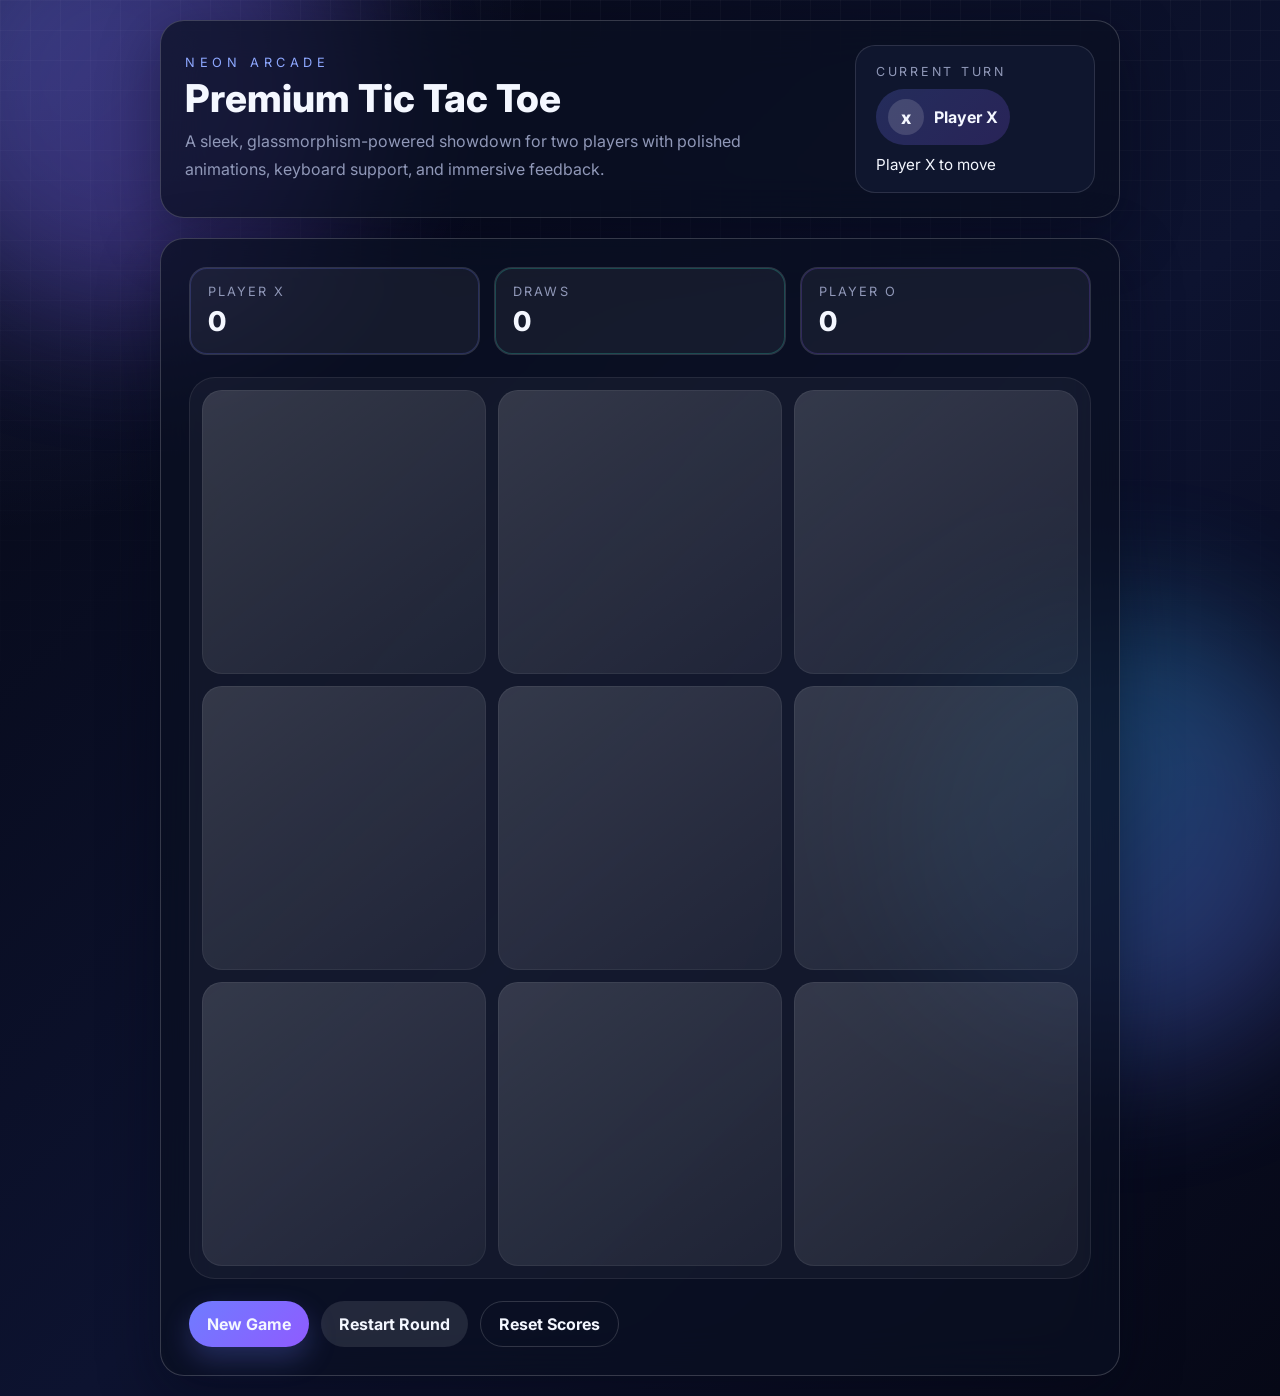
==== index.html @ 3bf0154e "Add files via upload" ====
<!DOCTYPE html>
<html lang="en">
  <head>
    <meta charset="UTF-8" />
    <meta name="viewport" content="width=device-width, initial-scale=1.0" />
    <meta name="description" content="Premium Tic Tac Toe with modern UI and keyboard support" />
    <title>Premium Tic Tac Toe</title>
    <link rel="preconnect" href="https://fonts.googleapis.com" />
    <link rel="preconnect" href="https://fonts.gstatic.com" crossorigin />
    <link
      href="https://fonts.googleapis.com/css2?family=Inter:wght@400;500;600;700;800&display=swap"
      rel="stylesheet"
    />
    <link rel="stylesheet" href="style.css" />
  </head>
  <body>
    <div class="aurora aurora-one"></div>
    <div class="aurora aurora-two"></div>

    <main class="app-shell" aria-label="Tic Tac Toe game application">
      <section class="hero-panel" aria-labelledby="game-title">
        <div class="hero-copy">
          <p class="eyebrow">Neon Arcade</p>
          <h1 id="game-title">Premium Tic Tac Toe</h1>
          <p class="hero-text">
            A sleek, glassmorphism-powered showdown for two players with polished
            animations, keyboard support, and immersive feedback.
          </p>
        </div>

        <div class="status-card" role="status" aria-live="polite">
          <span class="status-label">Current Turn</span>
          <div class="turn-indicator" id="turnIndicator" aria-label="Current turn indicator">
            <span class="turn-symbol" id="turnSymbol">X</span>
            <span class="turn-name" id="turnName">Player X</span>
          </div>
          <p class="status-message" id="statusMessage">Player X to move</p>
        </div>
      </section>

      <section class="game-panel" aria-label="Game board and controls">
        <div class="scoreboard" aria-label="Scoreboard">
          <article class="score-card score-x">
            <span class="score-label">Player X</span>
            <strong class="score-value" id="scoreX">0</strong>
          </article>
          <article class="score-card score-draw">
            <span class="score-label">Draws</span>
            <strong class="score-value" id="scoreDraw">0</strong>
          </article>
          <article class="score-card score-o">
            <span class="score-label">Player O</span>
            <strong class="score-value" id="scoreO">0</strong>
          </article>
        </div>

        <div class="board-wrap">
          <div class="board" id="board" role="grid" aria-label="Tic Tac Toe board"></div>
          <div class="confetti-layer" id="confettiLayer" aria-hidden="true"></div>
        </div>

        <div class="controls" aria-label="Game controls">
          <button id="newGameBtn" class="btn btn-primary">New Game</button>
          <button id="restartBtn" class="btn btn-secondary">Restart Round</button>
          <button id="resetScoresBtn" class="btn btn-ghost">Reset Scores</button>
        </div>
      </section>
    </main>

    <script src="script.js"></script>
  </body>
</html>
---- style.css ----
:root {
  color-scheme: dark;
  --bg: #060816;
  --panel: rgba(11, 16, 34, 0.72);
  --panel-strong: rgba(17, 24, 48, 0.9);
  --text: #f4f7ff;
  --muted: #9098b8;
  --line: rgba(255, 255, 255, 0.18);
  --accent: #6f7cff;
  --accent-2: #8f5bff;
  --success: #2ee7c2;
  --danger: #ff5e7a;
  --shadow: 0 18px 60px rgba(4, 7, 22, 0.45);
  --radius: 24px;
  --transition: 180ms ease;
}

* {
  box-sizing: border-box;
}

body {
  margin: 0;
  min-height: 100dvh;
  font-family: 'Inter', system-ui, -apple-system, BlinkMacSystemFont, 'Segoe UI', sans-serif;
  color: var(--text);
  background: radial-gradient(circle at top left, rgba(111, 124, 255, 0.22), transparent 28%),
    linear-gradient(135deg, #050713, #0d1330 55%, #060816);
  display: grid;
  place-items: center;
  overflow-x: hidden;
  padding: 20px;
  padding-bottom: calc(20px + env(safe-area-inset-bottom));
}

body::before {
  content: '';
  position: fixed;
  inset: 0;
  background-image: linear-gradient(rgba(255, 255, 255, 0.035) 1px, transparent 1px),
    linear-gradient(90deg, rgba(255, 255, 255, 0.035) 1px, transparent 1px);
  background-size: 30px 30px;
  mask-image: linear-gradient(180deg, rgba(0, 0, 0, 0.9), transparent 90%);
  pointer-events: none;
}

.aurora {
  position: fixed;
  width: 28rem;
  height: 28rem;
  filter: blur(70px);
  opacity: 0.32;
  border-radius: 50%;
  z-index: 0;
  pointer-events: none;
  animation: drift 12s ease-in-out infinite alternate;
}

.aurora-one {
  background: linear-gradient(135deg, var(--accent), var(--accent-2));
  top: -8rem;
  left: -6rem;
}

.aurora-two {
  background: linear-gradient(135deg, #1ad9ff, #7b61ff);
  bottom: -10rem;
  right: -4rem;
  animation-duration: 16s;
}

.app-shell {
  position: relative;
  z-index: 1;
  width: min(100%, 960px);
  max-width: 100%;
  display: grid;
  gap: 20px;
}

.hero-panel,
.game-panel {
  background: var(--panel);
  border: 1px solid var(--line);
  box-shadow: var(--shadow);
  backdrop-filter: blur(24px);
  -webkit-backdrop-filter: blur(24px);
}

.hero-panel {
  display: flex;
  justify-content: space-between;
  align-items: center;
  gap: 20px;
  padding: 24px 24px;
  border-radius: var(--radius);
}

.eyebrow {
  margin: 0 0 8px;
  text-transform: uppercase;
  letter-spacing: 0.36em;
  font-size: 0.8rem;
  color: #8ea8ff;
}

h1 {
  margin: 0 0 10px;
  font-size: clamp(1.8rem, 3vw, 2.7rem);
  line-height: 1.05;
  font-weight: 800;
}

.hero-text {
  margin: 0;
  max-width: 560px;
  color: var(--muted);
  line-height: 1.7;
}

.status-card {
  min-width: 240px;
  padding: 18px 20px;
  border-radius: 20px;
  background: var(--panel-strong);
  border: 1px solid rgba(255, 255, 255, 0.12);
}

.status-label {
  display: block;
  font-size: 0.78rem;
  color: var(--muted);
  text-transform: uppercase;
  letter-spacing: 0.22em;
  margin-bottom: 10px;
}

.turn-indicator {
  display: inline-flex;
  align-items: center;
  gap: 10px;
  padding: 10px 12px;
  border-radius: 999px;
  background: linear-gradient(135deg, rgba(111, 124, 255, 0.22), rgba(143, 91, 255, 0.2));
  margin-bottom: 10px;
}

.turn-symbol {
  display: grid;
  place-items: center;
  width: 36px;
  height: 36px;
  border-radius: 50%;
  background: rgba(255, 255, 255, 0.14);
  font-weight: 800;
  font-size: 1.1rem;
}

.turn-name {
  font-weight: 700;
}

.status-message {
  margin: 0;
  color: var(--text);
  font-size: 0.95rem;
}

.game-panel {
  padding: 28px;
  border-radius: var(--radius);
}

.scoreboard {
  display: grid;
  grid-template-columns: repeat(3, minmax(0, 1fr));
  gap: 14px;
  margin-bottom: 22px;
}

.score-card {
  padding: 16px 18px;
  border-radius: 18px;
  background: rgba(255, 255, 255, 0.05);
  border: 1px solid rgba(255, 255, 255, 0.1);
  display: flex;
  flex-direction: column;
  gap: 6px;
}

.score-x {
  box-shadow: inset 0 0 0 1px rgba(111, 124, 255, 0.22);
}

.score-o {
  box-shadow: inset 0 0 0 1px rgba(143, 91, 255, 0.22);
}

.score-draw {
  box-shadow: inset 0 0 0 1px rgba(46, 231, 194, 0.24);
}

.score-label {
  color: var(--muted);
  font-size: 0.8rem;
  text-transform: uppercase;
  letter-spacing: 0.16em;
}

.score-value {
  font-size: 1.7rem;
  font-weight: 800;
}

.board-wrap {
  position: relative;
  padding: 12px;
  border-radius: 26px;
  background: rgba(255, 255, 255, 0.04);
  border: 1px solid rgba(255, 255, 255, 0.08);
}

.board {
  display: grid;
  grid-template-columns: repeat(3, minmax(0, 1fr));
  gap: 12px;
}

.cell {
  aspect-ratio: 1;
  border: none;
  border-radius: 20px;
  background: linear-gradient(145deg, rgba(255, 255, 255, 0.14), rgba(255, 255, 255, 0.05));
  color: var(--text);
  font-size: clamp(2rem, 5vw, 3.2rem);
  font-weight: 800;
  cursor: pointer;
  transition: transform var(--transition), box-shadow var(--transition), background var(--transition), border-color var(--transition);
  box-shadow: inset 0 0 0 1px rgba(255, 255, 255, 0.06);
  touch-action: manipulation;
  min-height: 72px;
}

.cell:hover,
.cell:focus-visible {
  transform: translateY(-2px) scale(1.01);
  box-shadow: 0 12px 28px rgba(7, 14, 42, 0.3), inset 0 0 0 1px rgba(255, 255, 255, 0.14);
  outline: none;
}

.cell[data-value='X'] {
  color: #97b2ff;
}

.cell[data-value='O'] {
  color: #c9a4ff;
}

.cell.is-winning {
  background: linear-gradient(145deg, rgba(111, 124, 255, 0.36), rgba(143, 91, 255, 0.28));
  box-shadow: 0 0 0 1px rgba(255, 255, 255, 0.14), 0 0 36px rgba(111, 124, 255, 0.28);
  animation: glowPulse 1.1s ease-in-out infinite alternate;
}

.cell.is-disabled {
  cursor: not-allowed;
}

.controls {
  display: flex;
  gap: 12px;
  flex-wrap: wrap;
  margin-top: 22px;
}

.btn {
  border: none;
  border-radius: 999px;
  padding: 12px 18px;
  font: inherit;
  font-weight: 700;
  color: var(--text);
  cursor: pointer;
  transition: transform var(--transition), box-shadow var(--transition), background var(--transition);
  touch-action: manipulation;
  min-height: 46px;
}

.btn:hover,
.btn:focus-visible {
  transform: translateY(-2px);
  outline: none;
}

.btn-primary {
  background: linear-gradient(135deg, var(--accent), var(--accent-2));
  box-shadow: 0 12px 28px rgba(111, 124, 255, 0.26);
}

.btn-secondary {
  background: rgba(255, 255, 255, 0.1);
}

.btn-ghost {
  background: transparent;
  border: 1px solid rgba(255, 255, 255, 0.16);
}

.confetti-layer {
  position: absolute;
  inset: 0;
  overflow: hidden;
  border-radius: 26px;
  pointer-events: none;
}

.confetti-piece {
  position: absolute;
  width: 10px;
  height: 18px;
  border-radius: 999px;
  opacity: 0;
  animation: confettiFall 1.2s ease-out forwards;
}

.win-line {
  position: absolute;
  height: 6px;
  border-radius: 999px;
  background: linear-gradient(90deg, rgba(255, 255, 255, 0.1), rgba(111, 124, 255, 0.9), rgba(255, 255, 255, 0.1));
  box-shadow: 0 0 24px rgba(111, 124, 255, 0.5);
  transform-origin: left center;
  animation: lineSweep 0.6s ease-out forwards;
  pointer-events: none;
}

@keyframes drift {
  from {
    transform: translate3d(0, 0, 0) scale(1);
  }
  to {
    transform: translate3d(2rem, 2rem, 0) scale(1.15);
  }
}

@keyframes glowPulse {
  from {
    transform: scale(1);
  }
  to {
    transform: scale(1.03);
  }
}

@keyframes confettiFall {
  0% {
    opacity: 0;
    transform: translateY(-20px) rotate(0deg);
  }
  20% {
    opacity: 1;
  }
  100% {
    opacity: 0;
    transform: translateY(300px) rotate(540deg);
  }
}

@keyframes lineSweep {
  from {
    opacity: 0;
    transform: scaleX(0.3);
  }
  to {
    opacity: 1;
    transform: scaleX(1);
  }
}

@media (max-width: 760px) {
  body {
    padding: 12px;
  }

  .hero-panel {
    flex-direction: column;
    align-items: stretch;
  }

  .status-card {
    min-width: 0;
  }

  .scoreboard {
    grid-template-columns: 1fr;
  }

  .controls {
    flex-direction: column;
  }

  .btn {
    width: 100%;
  }
}

@media (max-width: 480px) {
  .hero-panel,
  .game-panel {
    padding: 18px;
  }

  .board-wrap {
    padding: 8px;
  }

  .board {
    gap: 8px;
  }

  .cell {
    border-radius: 16px;
    min-height: 64px;
    font-size: clamp(1.7rem, 8vw, 2.4rem);
  }

  h1 {
    font-size: 1.7rem;
  }

  .hero-text {
    font-size: 0.95rem;
  }
}

@media (prefers-reduced-motion: reduce) {
  *,
  *::before,
  *::after {
    animation-duration: 0.01ms !important;
    animation-iteration-count: 1 !important;
    transition-duration: 0.01ms !important;
    scroll-behavior: auto !important;
  }
}

@media (prefers-contrast: more) {
  :root {
    --line: rgba(255, 255, 255, 0.42);
    --muted: #e6ebff;
  }
}
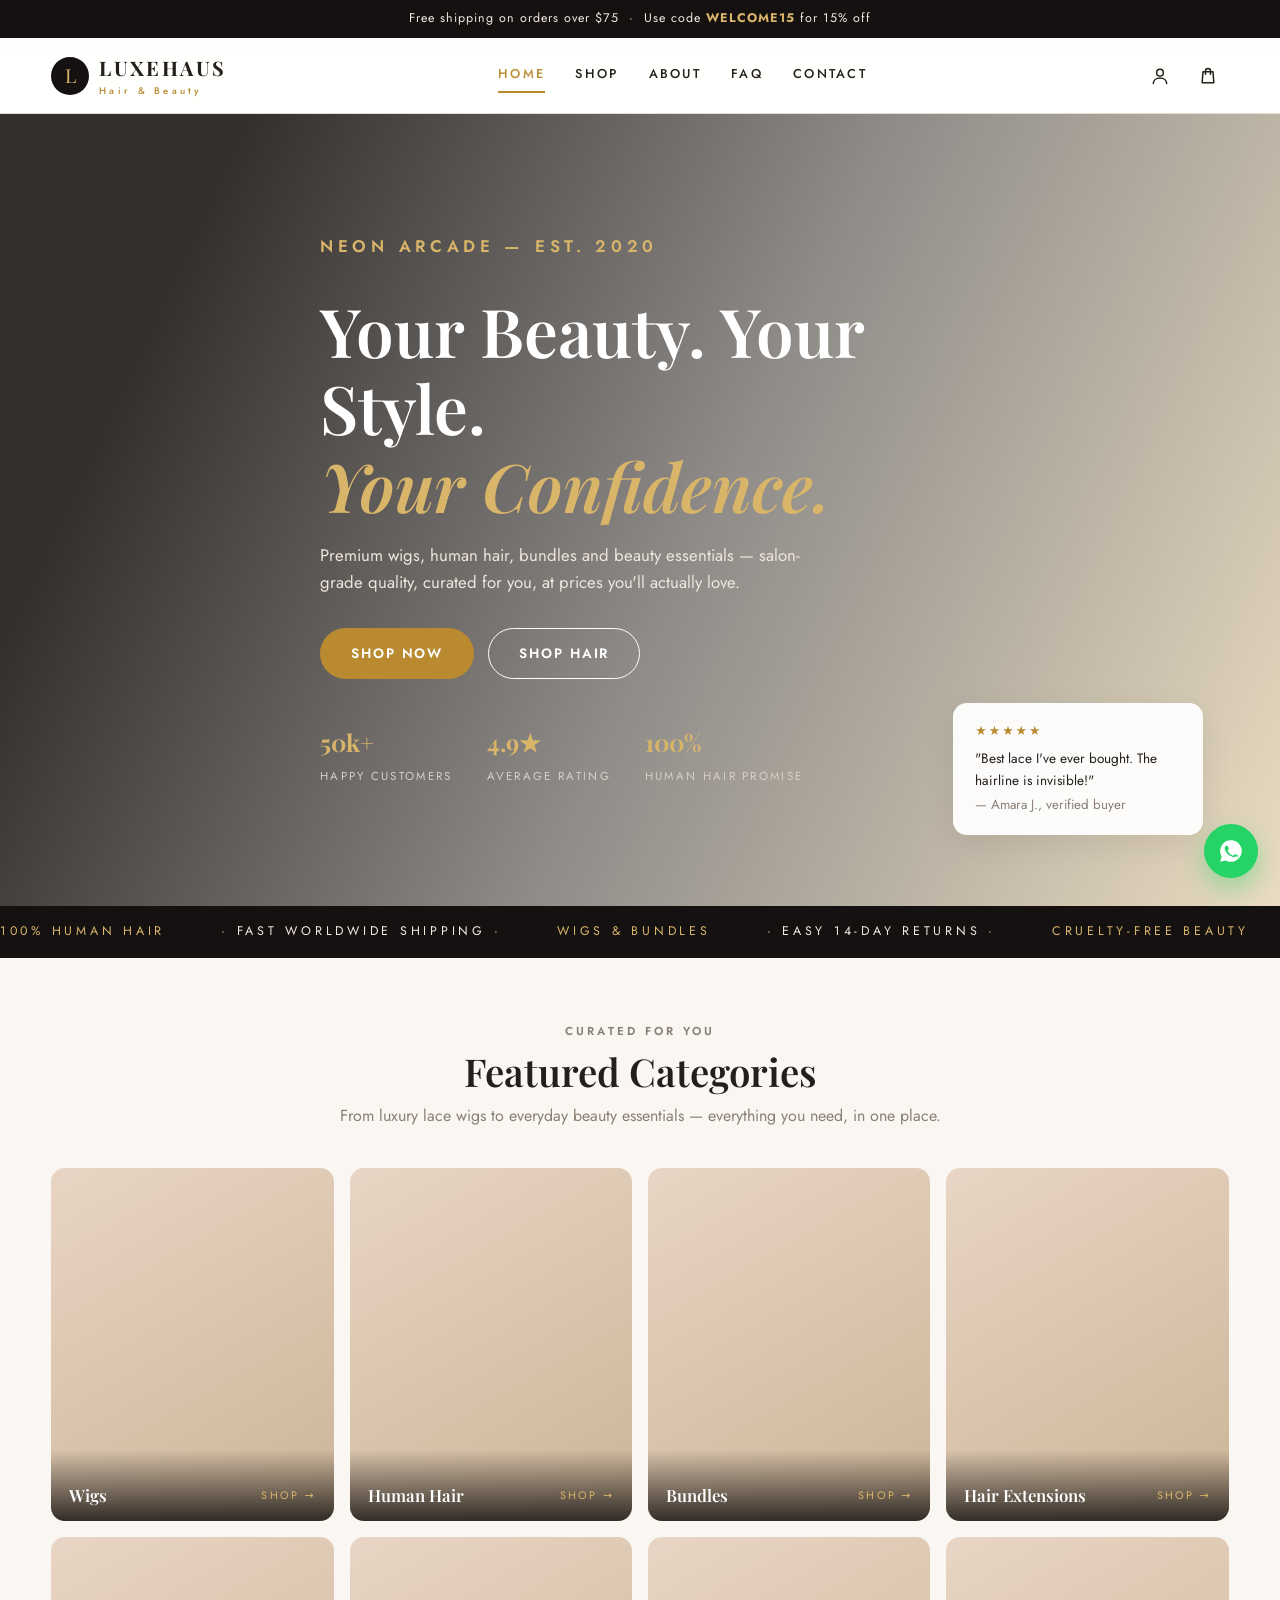
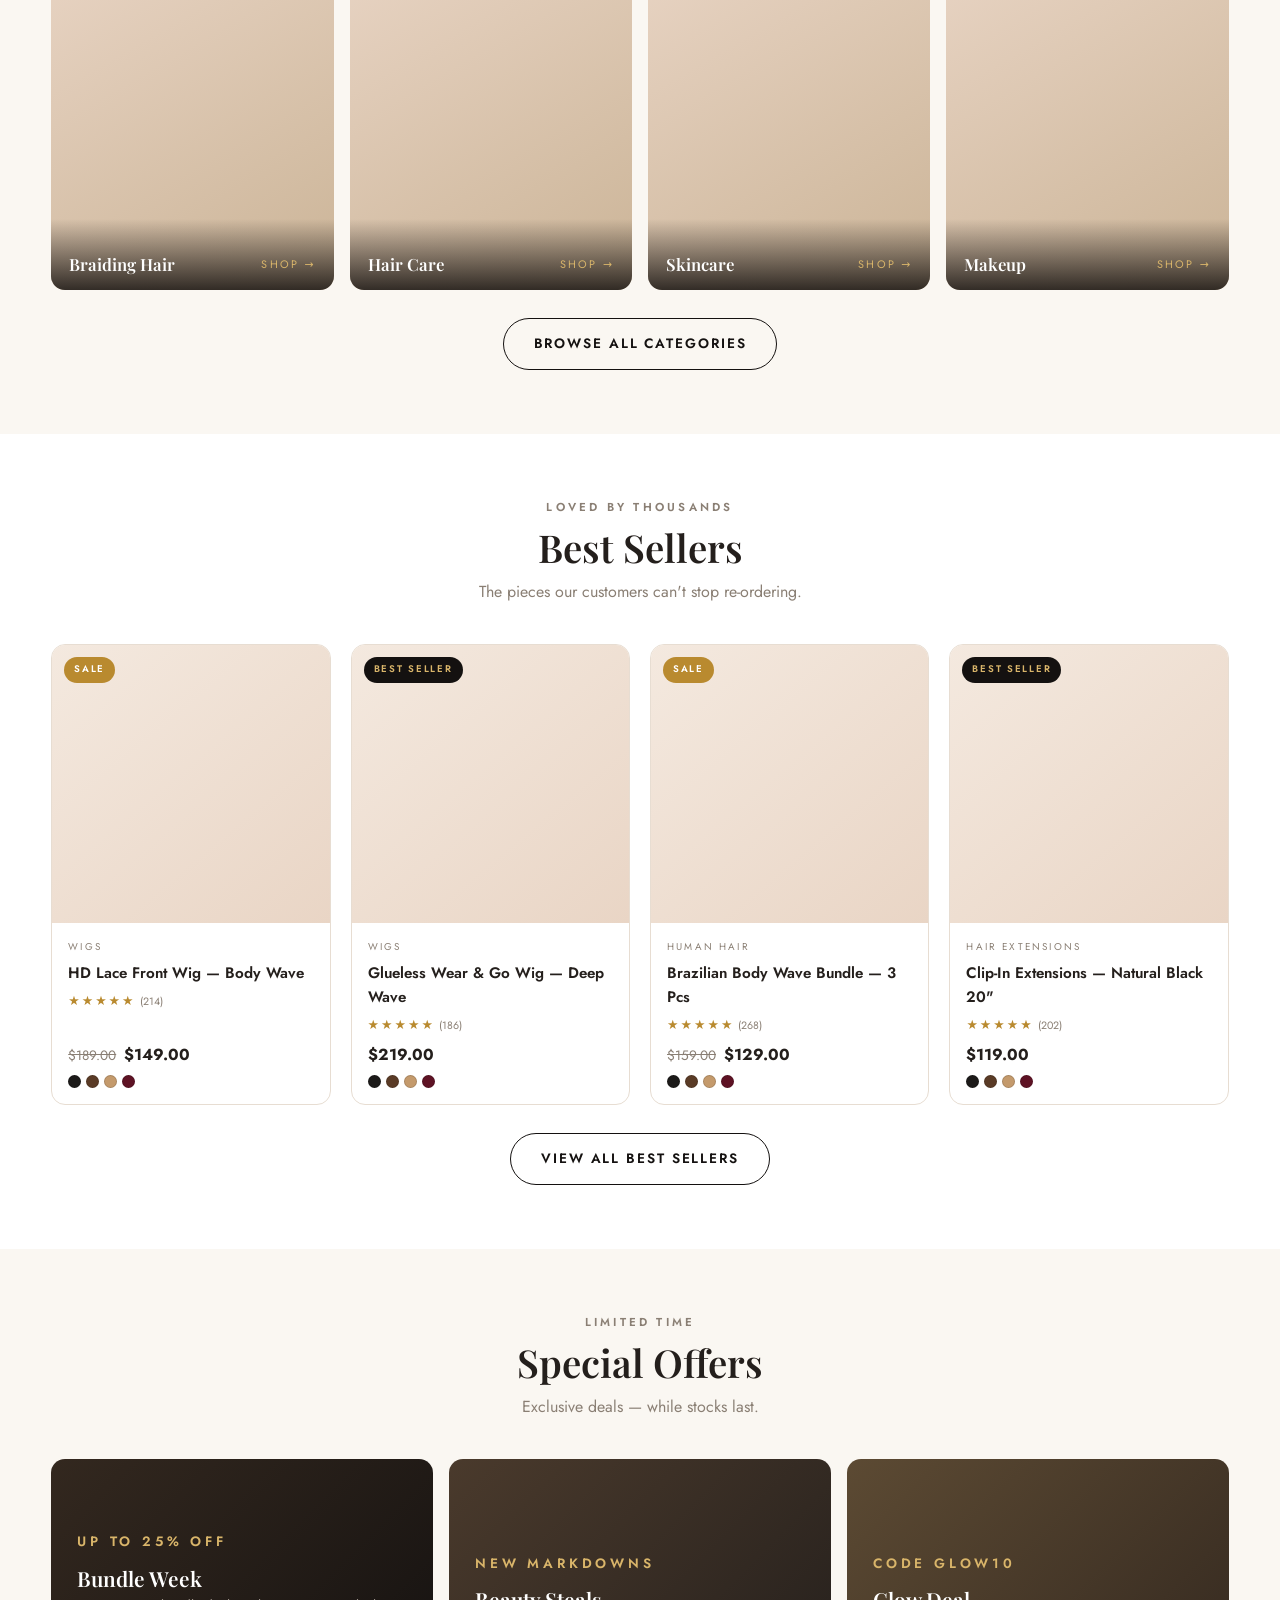
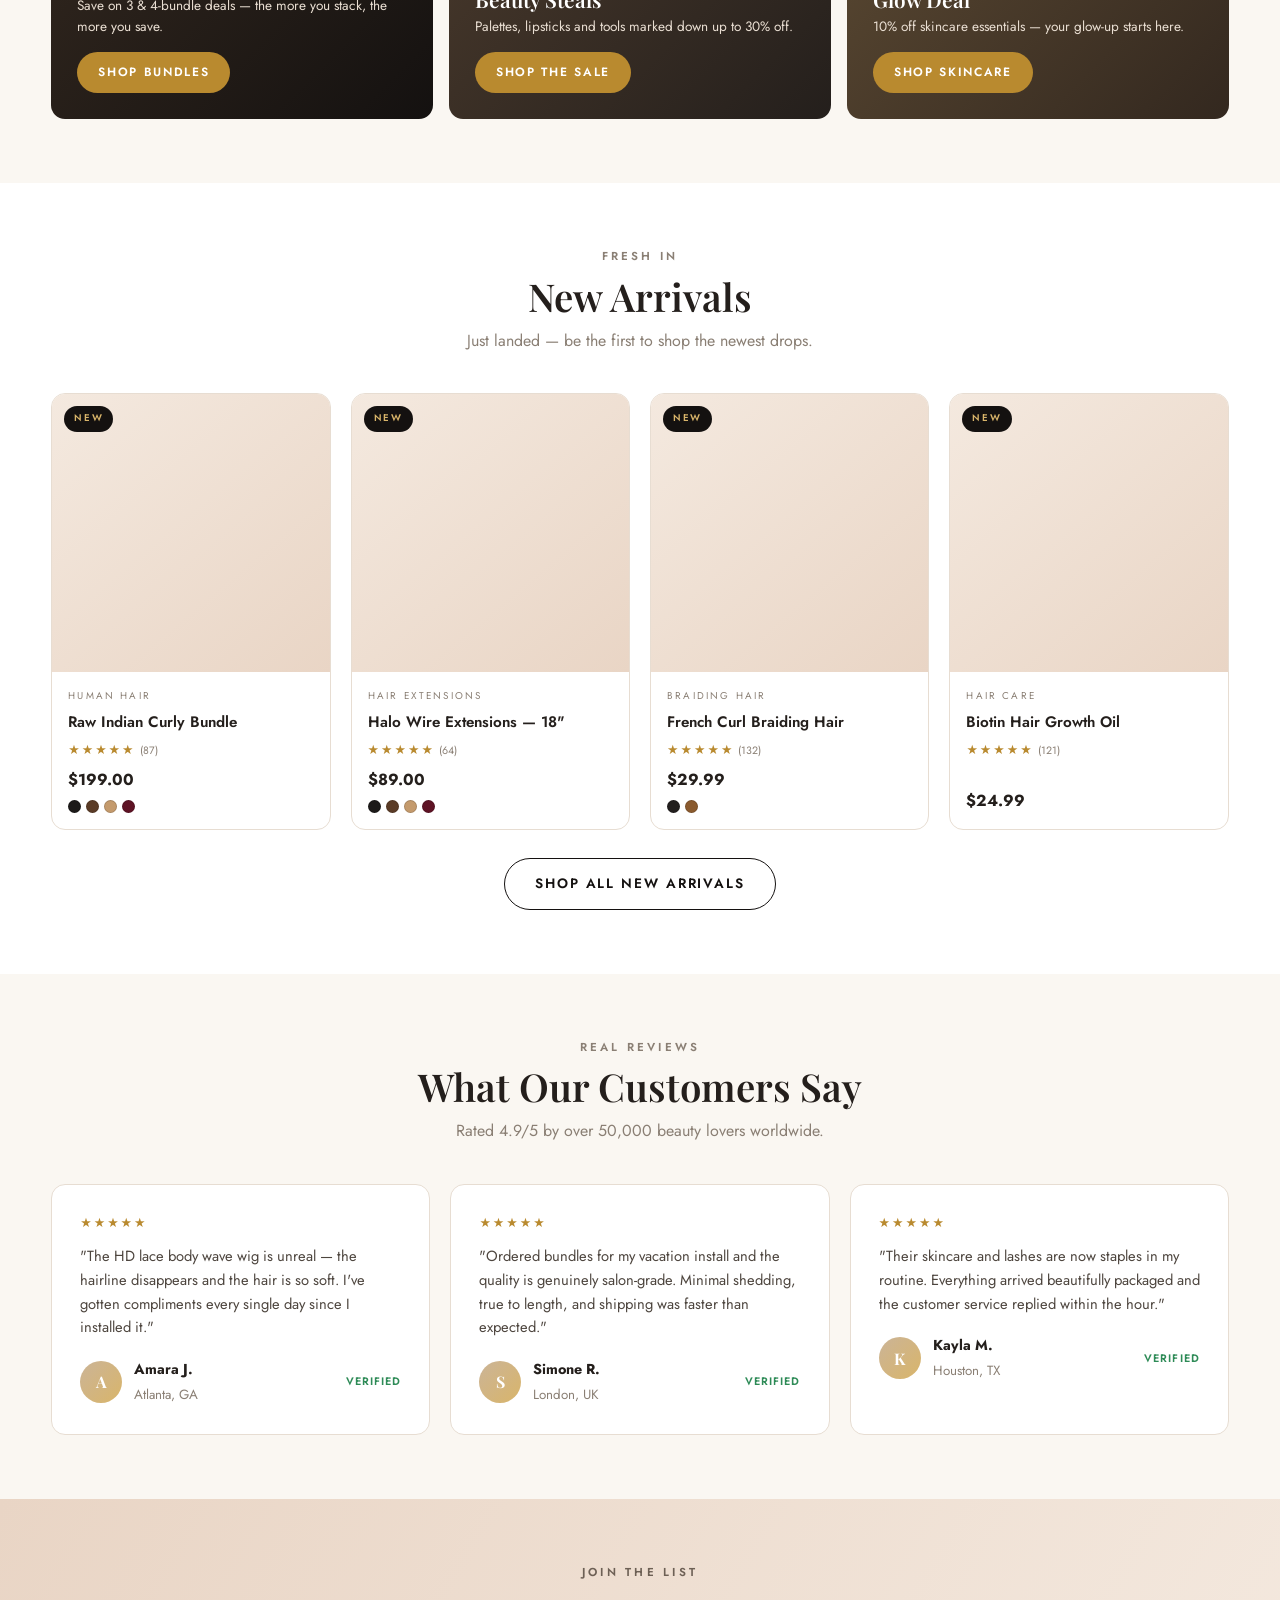
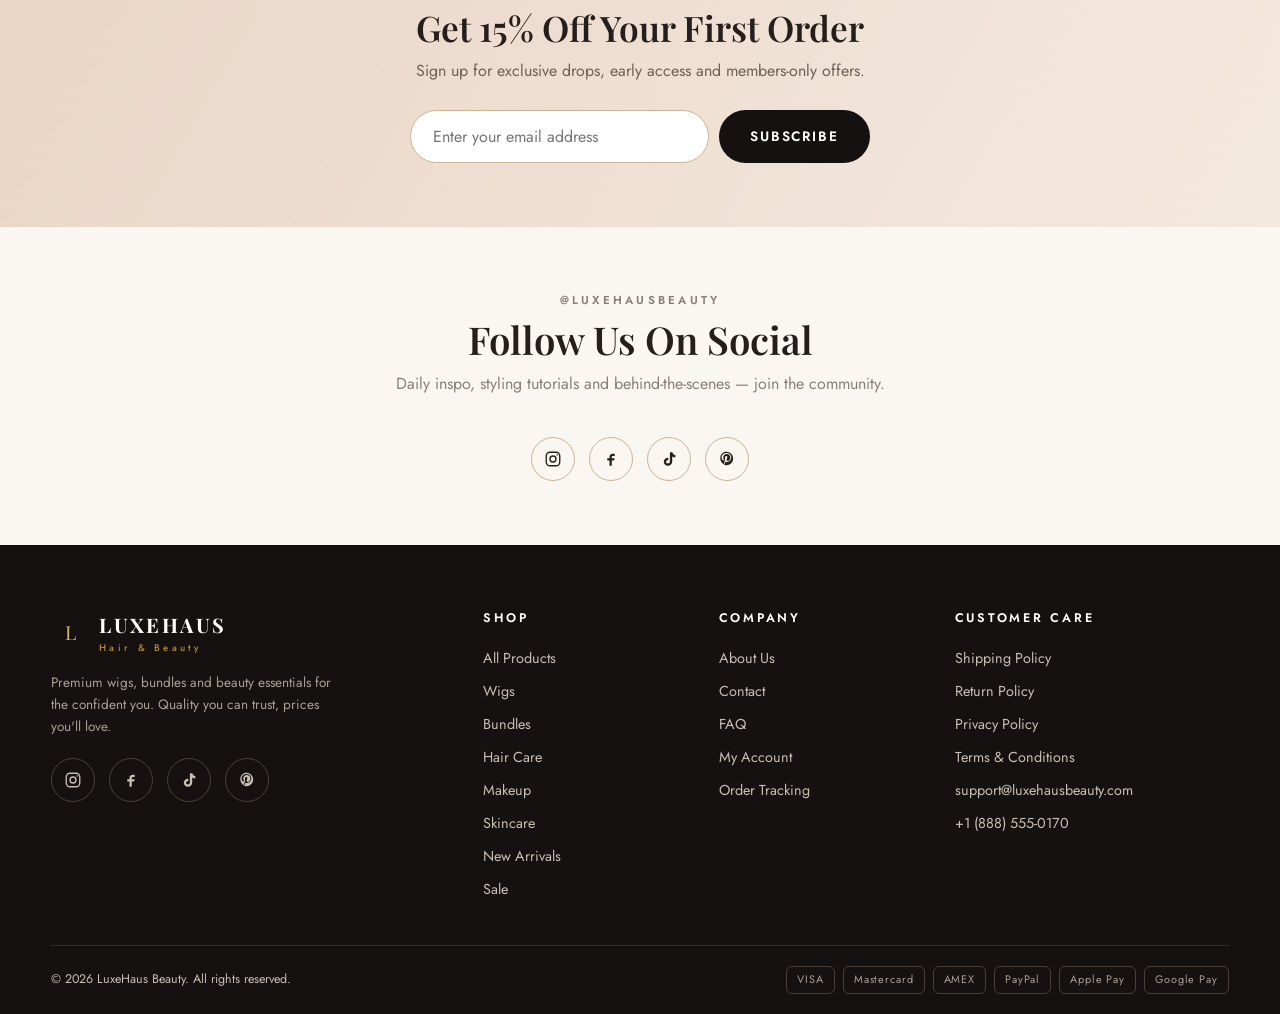
==== commit 6bd0745a: "Replace old app with complete LuxeHaus storefront Co-authored-by: base44-builder[bot] <245833847+bas" ====
--- a/index.html
+++ b/index.html
@@ -1,72 +1,175 @@
-<!DOCTYPE html>
-<html lang="en">
-  <head>
-    <meta charset="UTF-8" />
-    <meta name="viewport" content="width=device-width, initial-scale=1.0" />
-    <meta name="description" content="Premium Tic Tac Toe with modern UI and keyboard support" />
-    <title>Premium Tic Tac Toe</title>
-    <link rel="preconnect" href="https://fonts.googleapis.com" />
-    <link rel="preconnect" href="https://fonts.gstatic.com" crossorigin />
-    <link
-      href="https://fonts.googleapis.com/css2?family=Inter:wght@400;500;600;700;800&display=swap"
-      rel="stylesheet"
-    />
-    <link rel="stylesheet" href="style.css" />
-  </head>
-  <body>
-    <div class="aurora aurora-one"></div>
-    <div class="aurora aurora-two"></div>
-
-    <main class="app-shell" aria-label="Tic Tac Toe game application">
-      <section class="hero-panel" aria-labelledby="game-title">
-        <div class="hero-copy">
-          <p class="eyebrow">Neon Arcade</p>
-          <h1 id="game-title">Premium Tic Tac Toe</h1>
-          <p class="hero-text">
-            A sleek, glassmorphism-powered showdown for two players with polished
-            animations, keyboard support, and immersive feedback.
-          </p>
-        </div>
-
-        <div class="status-card" role="status" aria-live="polite">
-          <span class="status-label">Current Turn</span>
-          <div class="turn-indicator" id="turnIndicator" aria-label="Current turn indicator">
-            <span class="turn-symbol" id="turnSymbol">X</span>
-            <span class="turn-name" id="turnName">Player X</span>
-          </div>
-          <p class="status-message" id="statusMessage">Player X to move</p>
-        </div>
-      </section>
-
-      <section class="game-panel" aria-label="Game board and controls">
-        <div class="scoreboard" aria-label="Scoreboard">
-          <article class="score-card score-x">
-            <span class="score-label">Player X</span>
-            <strong class="score-value" id="scoreX">0</strong>
-          </article>
-          <article class="score-card score-draw">
-            <span class="score-label">Draws</span>
-            <strong class="score-value" id="scoreDraw">0</strong>
-          </article>
-          <article class="score-card score-o">
-            <span class="score-label">Player O</span>
-            <strong class="score-value" id="scoreO">0</strong>
-          </article>
-        </div>
-
-        <div class="board-wrap">
-          <div class="board" id="board" role="grid" aria-label="Tic Tac Toe board"></div>
-          <div class="confetti-layer" id="confettiLayer" aria-hidden="true"></div>
-        </div>
-
-        <div class="controls" aria-label="Game controls">
-          <button id="newGameBtn" class="btn btn-primary">New Game</button>
-          <button id="restartBtn" class="btn btn-secondary">Restart Round</button>
-          <button id="resetScoresBtn" class="btn btn-ghost">Reset Scores</button>
-        </div>
-      </section>
-    </main>
-
-    <script src="script.js"></script>
-  </body>
-</html>
+<!DOCTYPE html>
+<html lang="en">
+<head>
+  <meta charset="UTF-8" />
+  <meta name="viewport" content="width=device-width, initial-scale=1.0" />
+  <title>LuxeHaus — Premium Wigs, Bundles & Beauty | Your Beauty. Your Style. Your Confidence.</title>
+  <meta name="description" content="Shop premium wigs, human hair, bundles, hair care, skincare and makeup at LuxeHaus. Salon-quality beauty at prices you'll love. Free shipping over $75." />
+  <link rel="preconnect" href="https://fonts.googleapis.com" />
+  <link rel="preconnect" href="https://fonts.gstatic.com" crossorigin />
+  <link href="https://fonts.googleapis.com/css2?family=Playfair+Display:ital,wght@0,500;0,600;0,700;1,500&family=Jost:wght@400;500;600;700&display=swap" rel="stylesheet" />
+  <link rel="stylesheet" href="css/style.css" />
+</head>
+<body>
+  <div id="siteHeader"></div>
+
+  <!-- HERO -->
+  <section class="hero">
+    <img class="hero-img" src="https://images.unsplash.com/photo-1560066984-138dadb4c035?auto=format&fit=crop&w=1600&q=80" alt="Woman with flawless styled hair" onerror="this.style.display='none'" />
+    <div class="hero-bg"></div>
+    <div class="container hero-inner">
+      <p class="eyebrow" style="color:var(--gold-soft)">Neon Arcade — Est. 2020</p>
+      <h1>Your Beauty. Your Style.<br /><em>Your Confidence.</em></h1>
+      <p>Premium wigs, human hair, bundles and beauty essentials — salon-grade quality, curated for you, at prices you'll actually love.</p>
+      <div class="hero-cta">
+        <a class="btn btn-gold" href="shop.html">Shop Now</a>
+        <a class="btn btn-outline-light" href="shop.html?cat=human-hair">Shop Hair</a>
+      </div>
+      <div class="hero-stats">
+        <div class="hero-stat"><b>50k+</b><span>Happy Customers</span></div>
+        <div class="hero-stat"><b>4.9★</b><span>Average Rating</span></div>
+        <div class="hero-stat"><b>100%</b><span>Human Hair Promise</span></div>
+      </div>
+    </div>
+    <div class="hero-card">
+      <div class="stars">★★★★★</div>
+      <p>"Best lace I've ever bought. The hairline is invisible!"</p>
+      <small>— Amara J., verified buyer</small>
+    </div>
+  </section>
+
+  <div class="strip" aria-hidden="true">
+    <div class="strip-track">
+      <span>100% Human Hair</span> · Fast Worldwide Shipping · <span>Wigs &amp; Bundles</span> · Easy 14-Day Returns · <span>Cruelty-Free Beauty</span> · Secure Checkout ·
+      <span>100% Human Hair</span> · Fast Worldwide Shipping · <span>Wigs &amp; Bundles</span> · Easy 14-Day Returns · <span>Cruelty-Free Beauty</span> · Secure Checkout ·
+    </div>
+  </div>
+
+  <!-- FEATURED CATEGORIES -->
+  <section class="section">
+    <div class="container">
+      <div class="section-head reveal">
+        <p class="eyebrow">Curated For You</p>
+        <h2>Featured Categories</h2>
+        <p>From luxury lace wigs to everyday beauty essentials — everything you need, in one place.</p>
+      </div>
+      <div class="cat-grid reveal" id="homeCategories"></div>
+      <div class="center-link"><a class="btn btn-outline" href="shop.html">Browse All Categories</a></div>
+    </div>
+  </section>
+
+  <!-- BEST SELLERS -->
+  <section class="section" style="background:#fff">
+    <div class="container">
+      <div class="section-head reveal">
+        <p class="eyebrow">Loved By Thousands</p>
+        <h2>Best Sellers</h2>
+        <p>The pieces our customers can't stop re-ordering.</p>
+      </div>
+      <div class="product-grid reveal" id="bestSellers"></div>
+      <div class="center-link"><a class="btn btn-outline" href="shop.html">View All Best Sellers</a></div>
+    </div>
+  </section>
+
+  <!-- SPECIAL OFFERS -->
+  <section class="section">
+    <div class="container">
+      <div class="section-head reveal">
+        <p class="eyebrow">Limited Time</p>
+        <h2>Special Offers</h2>
+        <p>Exclusive deals — while stocks last.</p>
+      </div>
+      <div class="promo-grid reveal">
+        <div class="promo-tile">
+          <img src="https://images.unsplash.com/photo-1522337660859-02fbefca4702?auto=format&fit=crop&w=900&q=80" alt="Hair bundles on sale" loading="lazy" onerror="this.style.display='none'" />
+          <div><p class="eyebrow">Up To 25% Off</p><h3>Bundle Week</h3><p>Save on 3 &amp; 4-bundle deals — the more you stack, the more you save.</p><a class="btn btn-gold btn-sm" href="shop.html?cat=bundles">Shop Bundles</a></div>
+        </div>
+        <div class="promo-tile" style="background:linear-gradient(135deg,#4a3a2c,#241f1c)">
+          <img src="https://images.unsplash.com/photo-1596462502278-27bfdc403348?auto=format&fit=crop&w=900&q=80" alt="Makeup on sale" loading="lazy" onerror="this.style.display='none'" />
+          <div><p class="eyebrow">New Markdowns</p><h3>Beauty Steals</h3><p>Palettes, lipsticks and tools marked down up to 30% off.</p><a class="btn btn-gold btn-sm" href="shop.html?cat=sale">Shop The Sale</a></div>
+        </div>
+        <div class="promo-tile" style="background:linear-gradient(135deg,#5c4a33,#33281f)">
+          <img src="https://images.unsplash.com/photo-1586495777744-4413f21062fa?auto=format&fit=crop&w=900&q=80" alt="Skincare" loading="lazy" onerror="this.style.display='none'" />
+          <div><p class="eyebrow">Code GLOW10</p><h3>Glow Deal</h3><p>10% off skincare essentials — your glow-up starts here.</p><a class="btn btn-gold btn-sm" href="shop.html?cat=skincare">Shop Skincare</a></div>
+        </div>
+      </div>
+    </div>
+  </section>
+
+  <!-- NEW ARRIVALS -->
+  <section class="section" style="background:#fff">
+    <div class="container">
+      <div class="section-head reveal">
+        <p class="eyebrow">Fresh In</p>
+        <h2>New Arrivals</h2>
+        <p>Just landed — be the first to shop the newest drops.</p>
+      </div>
+      <div class="product-grid reveal" id="newArrivals"></div>
+      <div class="center-link"><a class="btn btn-outline" href="shop.html?cat=new-arrivals">Shop All New Arrivals</a></div>
+    </div>
+  </section>
+
+  <!-- CUSTOMER REVIEWS -->
+  <section class="section">
+    <div class="container">
+      <div class="section-head reveal">
+        <p class="eyebrow">Real Reviews</p>
+        <h2>What Our Customers Say</h2>
+        <p>Rated 4.9/5 by over 50,000 beauty lovers worldwide.</p>
+      </div>
+      <div class="review-grid reveal" id="homeReviews"></div>
+    </div>
+  </section>
+
+  <!-- NEWSLETTER -->
+  <section class="newsletter">
+    <div class="container reveal">
+      <p class="eyebrow">Join The List</p>
+      <h2>Get 15% Off Your First Order</h2>
+      <p>Sign up for exclusive drops, early access and members-only offers.</p>
+      <form class="newsletter-form" data-newsletter>
+        <input type="email" placeholder="Enter your email address" required aria-label="Email address" />
+        <button class="btn btn-dark" type="submit">Subscribe</button>
+      </form>
+    </div>
+  </section>
+
+  <!-- SOCIAL -->
+  <section class="section">
+    <div class="container reveal">
+      <div class="section-head">
+        <p class="eyebrow">@luxehausbeauty</p>
+        <h2>Follow Us On Social</h2>
+        <p>Daily inspo, styling tutorials and behind-the-scenes — join the community.</p>
+      </div>
+      <div class="social-row">
+        <a href="#" aria-label="Instagram"></a>
+        <a href="#" aria-label="Facebook"></a>
+        <a href="#" aria-label="TikTok"></a>
+        <a href="#" aria-label="Pinterest"></a>
+      </div>
+    </div>
+  </section>
+
+  <div id="siteFooter"></div>
+  <script src="js/data.js" defer></script>
+  <script src="js/store.js" defer></script>
+  <script src="js/main.js" defer></script>
+  <script defer>
+    document.addEventListener("DOMContentLoaded", () => {
+      renderCategories("homeCategories", 8);
+      renderGrid("bestSellers", PRODUCTS.filter(p => p.tags.includes("best")).slice(0, 4));
+      renderGrid("newArrivals", PRODUCTS.filter(p => p.tags.includes("new")).slice(0, 4));
+      document.getElementById("homeReviews").innerHTML = TESTIMONIALS.map(t => `
+        <article class="review-card">
+          <div class="stars">★★★★★</div>
+          <p>"${t.text}"</p>
+          <div class="reviewer"><span class="avatar">${t.name[0]}</span><span><b>${t.name}</b><small>${t.city}</small></span><span class="verified">Verified</span></div>
+        </article>`).join("");
+      const sIcons = document.querySelectorAll(".section .social-row a");
+      const social = [ICONS.ig, ICONS.fb, ICONS.tiktok, ICONS.pin];
+      sIcons.forEach((a, i) => a.innerHTML = social[i % social.length]);
+    });
+  </script>
+</body>
+</html>
--- a/css/style.css
+++ b/css/style.css
@@ -0,0 +1,371 @@
+/* ============ LUXEHAUS — Design System ============ */
+:root{
+  --black:#141110; --ink:#241f1c; --white:#ffffff; --cream:#faf7f2;
+  --nude:#e9d5c5; --nude-soft:#f4e9df; --beige:#cbb497; --gold:#b98a2f;
+  --gold-soft:#d9b56a; --muted:#8a7f74; --line:#e7ddd2;
+  --serif:"Playfair Display",Georgia,serif; --sans:"Jost",system-ui,sans-serif;
+  --shadow:0 10px 30px rgba(20,17,16,.08); --radius:14px;
+}
+*{margin:0;padding:0;box-sizing:border-box}
+html{scroll-behavior:smooth}
+body{font-family:var(--sans);color:var(--ink);background:var(--cream);line-height:1.6;-webkit-font-smoothing:antialiased}
+img{max-width:100%;display:block}
+a{color:inherit;text-decoration:none}
+button{font-family:inherit;cursor:pointer;border:none;background:none}
+input,select,textarea{font-family:inherit;font-size:1rem}
+h1,h2,h3{font-family:var(--serif);font-weight:600;line-height:1.15}
+.container{width:min(1180px,92%);margin:0 auto}
+.eyebrow{font-size:.72rem;letter-spacing:.28em;text-transform:uppercase;color:var(--gold);font-weight:600}
+.section{padding:64px 0}
+.section-head{text-align:center;max-width:620px;margin:0 auto 40px}
+.section-head h2{font-size:clamp(1.7rem,3.4vw,2.4rem);margin:8px 0 10px}
+.section-head p{color:var(--muted)}
+.center-link{text-align:center;margin-top:28px}
+
+/* ============ Buttons ============ */
+.btn{display:inline-flex;align-items:center;justify-content:center;gap:8px;padding:14px 30px;border-radius:999px;font-size:.85rem;font-weight:600;letter-spacing:.14em;text-transform:uppercase;transition:.25s;border:1px solid transparent}
+.btn-gold{background:var(--gold);color:#fff}
+.btn-gold:hover{background:#a1731f;transform:translateY(-2px);box-shadow:0 10px 22px rgba(185,138,47,.35)}
+.btn-dark{background:var(--black);color:#fff}
+.btn-dark:hover{background:#332a26;transform:translateY(-2px)}
+.btn-outline{border-color:var(--black);color:var(--black)}
+.btn-outline:hover{background:var(--black);color:#fff}
+.btn-outline-light{border-color:#fff;color:#fff}
+.btn-outline-light:hover{background:#fff;color:var(--black)}
+.btn-block{width:100%}
+.btn-sm{padding:10px 20px;font-size:.75rem}
+.btn[disabled]{opacity:.5;cursor:not-allowed;transform:none!important}
+
+/* ============ Topbar & Header ============ */
+.topbar{background:var(--black);color:var(--nude-soft);text-align:center;font-size:.78rem;letter-spacing:.08em;padding:9px 16px}
+.topbar b{color:var(--gold-soft)}
+.header{position:sticky;top:0;z-index:60;background:rgba(255,255,255,.92);backdrop-filter:blur(12px);border-bottom:1px solid var(--line)}
+.header-inner{display:flex;align-items:center;justify-content:space-between;gap:16px;padding:14px 0}
+.logo{display:flex;align-items:center;gap:10px}
+.logo-mark{width:38px;height:38px;border-radius:50%;background:var(--black);color:var(--gold-soft);font-family:var(--serif);font-size:1.2rem;display:grid;place-items:center}
+.logo-word{font-family:var(--serif);font-size:1.25rem;letter-spacing:.12em;font-weight:700}
+.logo-word em{font-style:normal;color:var(--gold);font-size:.6rem;display:block;letter-spacing:.34em;font-family:var(--sans);font-weight:500}
+.nav{display:flex;gap:30px}
+.nav a{font-size:.8rem;letter-spacing:.18em;text-transform:uppercase;font-weight:500;padding:6px 0;border-bottom:2px solid transparent}
+.nav a:hover,.nav a.active{color:var(--gold);border-color:var(--gold)}
+.header-icons{display:flex;align-items:center;gap:6px}
+.icon-btn{position:relative;width:42px;height:42px;border-radius:50%;display:grid;place-items:center;color:var(--ink);transition:.2s}
+.icon-btn:hover{background:var(--nude-soft);color:var(--gold)}
+.icon-btn svg{width:20px;height:20px}
+.cart-badge{position:absolute;top:2px;right:0;background:var(--gold);color:#fff;font-size:.62rem;font-weight:700;min-width:17px;height:17px;border-radius:999px;display:grid;place-items:center;padding:0 4px}
+.nav-toggle{display:none;width:42px;height:42px;place-items:center;color:var(--ink)}
+.nav-toggle svg{width:22px;height:22px}
+
+/* ============ Hero ============ */
+.hero{position:relative;min-height:88vh;display:flex;align-items:center;color:#fff;overflow:hidden}
+.hero-bg{position:absolute;inset:0;background:linear-gradient(115deg,rgba(15,12,11,.85) 15%,rgba(15,12,11,.45) 55%,rgba(185,138,47,.25))}
+.hero-img{position:absolute;inset:0;width:100%;height:100%;object-fit:cover;background:linear-gradient(135deg,#2a221e,#6b5236)}
+.hero-inner{position:relative;z-index:2;max-width:640px;padding:80px 0}
+.hero h1{font-size:clamp(2.4rem,5.4vw,4.2rem);margin:16px 0 18px}
+.hero h1 em{font-style:italic;color:var(--gold-soft)}
+.hero p{font-size:1.05rem;color:#efe6dc;max-width:480px;margin-bottom:32px}
+.hero-cta{display:flex;gap:14px;flex-wrap:wrap;margin-bottom:44px}
+.hero-stats{display:flex;gap:34px;flex-wrap:wrap}
+.hero-stat b{font-family:var(--serif);font-size:1.5rem;color:var(--gold-soft);display:block}
+.hero-stat span{font-size:.72rem;letter-spacing:.2em;text-transform:uppercase;color:#d9cfc6}
+.hero-card{position:absolute;right:6%;bottom:9%;z-index:2;background:rgba(255,255,255,.95);color:var(--ink);border-radius:var(--radius);padding:18px 22px;box-shadow:var(--shadow);max-width:250px;animation:floaty 6s ease-in-out infinite}
+.hero-card .stars{margin-bottom:6px}
+.hero-card p{font-size:.85rem;color:var(--ink);margin:0}
+.hero-card small{color:var(--muted)}
+@keyframes floaty{0%,100%{transform:translateY(0)}50%{transform:translateY(-12px)}}
+
+/* ============ Marquee strip ============ */
+.strip{background:var(--black);color:var(--nude-soft);padding:16px 0;overflow:hidden}
+.strip-track{display:flex;gap:56px;white-space:nowrap;animation:scrollx 26s linear infinite;font-size:.78rem;letter-spacing:.3em;text-transform:uppercase}
+.strip-track span{color:var(--gold-soft)}
+@keyframes scrollx{from{transform:translateX(0)}to{transform:translateX(-50%)}}
+
+/* ============ Category cards ============ */
+.cat-grid{display:grid;grid-template-columns:repeat(4,1fr);gap:16px}
+.cat-card{position:relative;border-radius:var(--radius);overflow:hidden;aspect-ratio:4/5;background:linear-gradient(150deg,var(--nude),var(--beige));display:block}
+.cat-card img{width:100%;height:100%;object-fit:cover;transition:.5s}
+.cat-card:hover img{transform:scale(1.06)}
+.cat-card.wide{grid-column:span 2;aspect-ratio:8/5}
+.cat-label{position:absolute;left:0;right:0;bottom:0;padding:36px 18px 16px;background:linear-gradient(transparent,rgba(15,12,11,.82));color:#fff;display:flex;justify-content:space-between;align-items:center}
+.cat-label h3{font-size:1.05rem;font-weight:600}
+.cat-label span{font-size:.68rem;letter-spacing:.2em;text-transform:uppercase;color:var(--gold-soft)}
+
+/* ============ Product cards ============ */
+.product-grid{display:grid;grid-template-columns:repeat(4,1fr);gap:20px}
+.product-grid.cols-3{grid-template-columns:repeat(3,1fr)}
+.card{background:#fff;border-radius:var(--radius);overflow:hidden;border:1px solid var(--line);transition:.3s;display:flex;flex-direction:column}
+.card:hover{transform:translateY(-4px);box-shadow:var(--shadow)}
+.card-media{position:relative;aspect-ratio:1/1;background:linear-gradient(140deg,var(--nude-soft),var(--nude));overflow:hidden}
+.card-media img{width:100%;height:100%;object-fit:cover;transition:.45s}
+.card:hover .card-media img{transform:scale(1.05)}
+.card-badge{position:absolute;top:12px;left:12px;background:var(--black);color:var(--gold-soft);font-size:.6rem;letter-spacing:.18em;text-transform:uppercase;padding:5px 10px;border-radius:999px;font-weight:600}
+.card-badge.sale{background:var(--gold);color:#fff}
+.card-actions{position:absolute;inset:auto 0 0;transform:translateY(110%);transition:.3s;display:flex;justify-content:center;padding:12px;background:linear-gradient(transparent,rgba(255,255,255,.92))}
+.card:hover .card-actions{transform:translateY(0)}
+.card-body{padding:16px;display:flex;flex-direction:column;gap:6px;flex:1}
+.card-cat{font-size:.62rem;letter-spacing:.22em;text-transform:uppercase;color:var(--muted)}
+.card-name{font-size:.95rem;font-weight:600;color:var(--ink)}
+.card-name:hover{color:var(--gold)}
+.stars{color:var(--gold);font-size:.8rem;letter-spacing:2px}
+.stars small{color:var(--muted);letter-spacing:0;margin-left:4px}
+.card-price{font-weight:700;font-size:1rem;display:flex;gap:8px;align-items:baseline;margin-top:auto}
+.card-price del{color:var(--muted);font-weight:400;font-size:.85rem}
+.swatch-row{display:flex;gap:5px;margin-top:2px}
+.swatch{width:13px;height:13px;border-radius:50%;border:1px solid rgba(0,0,0,.15)}
+
+/* ============ Promo tiles ============ */
+.promo-grid{display:grid;grid-template-columns:repeat(3,1fr);gap:16px}
+.promo-tile{position:relative;border-radius:var(--radius);overflow:hidden;min-height:260px;display:flex;align-items:flex-end;padding:26px;color:#fff;background:linear-gradient(135deg,#33281f,var(--black))}
+.promo-tile img{position:absolute;inset:0;width:100%;height:100%;object-fit:cover;opacity:.55}
+.promo-tile>div{position:relative;z-index:2}
+.promo-tile h3{font-size:1.3rem;margin:6px 0 4px}
+.promo-tile p{font-size:.85rem;color:#e9ded2;margin-bottom:14px}
+.promo-tile .eyebrow{color:var(--gold-soft)}
+
+/* ============ Reviews ============ */
+.review-grid{display:grid;grid-template-columns:repeat(3,1fr);gap:20px}
+.review-card{background:#fff;border:1px solid var(--line);border-radius:var(--radius);padding:28px}
+.review-card p{font-size:.92rem;color:#4d453e;margin:12px 0 18px}
+.reviewer{display:flex;align-items:center;gap:12px}
+.avatar{width:42px;height:42px;border-radius:50%;background:linear-gradient(135deg,var(--beige),var(--gold-soft));display:grid;place-items:center;font-family:var(--serif);color:#fff;font-weight:700}
+.reviewer b{display:block;font-size:.9rem}
+.reviewer small{color:var(--muted)}
+.verified{margin-left:auto;color:#2e8b57;font-size:.68rem;letter-spacing:.1em;text-transform:uppercase;font-weight:600}
+
+/* ============ Newsletter ============ */
+.newsletter{background:linear-gradient(120deg,var(--nude),var(--nude-soft));padding:64px 0;text-align:center}
+.newsletter h2{font-size:clamp(1.6rem,3vw,2.2rem);margin:8px 0 10px}
+.newsletter p{color:#6d6055;margin-bottom:26px}
+.newsletter-form{display:flex;gap:10px;max-width:460px;margin:0 auto}
+.newsletter-form input{flex:1;border:1px solid var(--beige);border-radius:999px;padding:14px 22px;background:#fff;outline:none}
+.newsletter-form input:focus{border-color:var(--gold)}
+
+/* ============ Social ============ */
+.social-row{display:flex;justify-content:center;gap:14px}
+.social-row a{width:44px;height:44px;border-radius:50%;border:1px solid var(--beige);display:grid;place-items:center;color:var(--ink);transition:.25s}
+.social-row a:hover{background:var(--black);color:var(--gold-soft);border-color:var(--black)}
+.social-row svg{width:18px;height:18px}
+
+/* ============ Footer ============ */
+.footer{background:var(--black);color:#c9bfb4;padding:64px 0 0;font-size:.9rem}
+.footer-grid{display:grid;grid-template-columns:2fr 1fr 1fr 1.4fr;gap:40px;padding-bottom:44px}
+.footer h4{color:#fff;font-size:.78rem;letter-spacing:.22em;text-transform:uppercase;margin-bottom:18px;font-family:var(--sans);font-weight:600}
+.footer a:hover{color:var(--gold-soft)}
+.footer ul{list-style:none;display:flex;flex-direction:column;gap:10px}
+.footer .logo-word{color:#fff}
+.footer-brand p{margin:16px 0 20px;font-size:.85rem;max-width:280px;color:#a99f94}
+.footer .social-row{justify-content:flex-start}
+.footer .social-row a{border-color:#4a4038;color:#c9bfb4}
+.footer-bottom{border-top:1px solid #352c26;padding:20px 0;display:flex;justify-content:space-between;align-items:center;gap:14px;flex-wrap:wrap;font-size:.78rem}
+.pay-icons{display:flex;gap:8px;font-size:.68rem;letter-spacing:.08em;color:#a99f94}
+.pay-icons span{border:1px solid #4a4038;border-radius:6px;padding:4px 10px}
+
+/* ============ Page hero (subpages) ============ */
+.page-hero{background:linear-gradient(120deg,#221c19,#3a2e25);color:#fff;padding:70px 0;text-align:center}
+.page-hero h1{font-size:clamp(2rem,4vw,3rem);margin:10px 0 12px}
+.page-hero p{color:#d8ccc0;max-width:560px;margin:0 auto}
+.crumbs{font-size:.72rem;letter-spacing:.2em;text-transform:uppercase;color:var(--gold-soft)}
+.crumbs a:hover{color:#fff}
+
+/* ============ Shop ============ */
+.shop-layout{display:grid;grid-template-columns:240px 1fr;gap:36px;align-items:start;padding:48px 0}
+.filters h3{font-size:.78rem;letter-spacing:.2em;text-transform:uppercase;margin-bottom:14px}
+.filter-list{list-style:none;display:flex;flex-direction:column;gap:2px;margin-bottom:30px}
+.filter-list a{display:flex;justify-content:space-between;padding:9px 12px;border-radius:8px;font-size:.88rem;color:#5d5348}
+.filter-list a:hover{background:var(--nude-soft);color:var(--gold)}
+.filter-list a.active{background:var(--black);color:#fff}
+.filter-list span{color:var(--muted);font-size:.78rem}
+.filter-list a.active span{color:var(--gold-soft)}
+.shop-toolbar{display:flex;justify-content:space-between;align-items:center;gap:12px;margin-bottom:22px;flex-wrap:wrap}
+.chip-row{display:flex;gap:8px;flex-wrap:wrap}
+.chip{border:1px solid var(--line);background:#fff;border-radius:999px;padding:8px 16px;font-size:.78rem;letter-spacing:.06em}
+.chip.active{background:var(--black);color:#fff;border-color:var(--black)}
+select.sort{border:1px solid var(--line);border-radius:999px;padding:9px 16px;background:#fff;outline:none;font-size:.82rem}
+
+/* ============ Product detail ============ */
+.pd-layout{display:grid;grid-template-columns:1.05fr .95fr;gap:48px;padding:48px 0}
+.pd-gallery{display:flex;flex-direction:column;gap:12px;position:sticky;top:96px}
+.pd-main{aspect-ratio:1/1;border-radius:var(--radius);overflow:hidden;background:linear-gradient(140deg,var(--nude-soft),var(--nude))}
+.pd-main img{width:100%;height:100%;object-fit:cover}
+.pd-thumbs{display:grid;grid-template-columns:repeat(4,1fr);gap:10px}
+.pd-thumb{aspect-ratio:1/1;border-radius:10px;overflow:hidden;border:2px solid transparent;background:linear-gradient(140deg,var(--nude-soft),var(--nude))}
+.pd-thumb.active{border-color:var(--gold)}
+.pd-thumb img{width:100%;height:100%;object-fit:cover}
+.pd-info h1{font-size:clamp(1.6rem,2.8vw,2.2rem);margin:8px 0 10px}
+.pd-price{display:flex;align-items:baseline;gap:12px;margin:14px 0}
+.pd-price .now{font-family:var(--serif);font-size:1.7rem;font-weight:700}
+.pd-price del{color:var(--muted)}
+.pd-price .save{background:#f7e8e8;color:#b23b3b;font-size:.7rem;font-weight:700;padding:4px 10px;border-radius:999px}
+.pd-desc{color:#5d5348;font-size:.95rem;margin-bottom:22px}
+.opt-label{font-size:.72rem;letter-spacing:.2em;text-transform:uppercase;font-weight:600;margin:18px 0 10px;display:flex;justify-content:space-between}
+.opt-label b{color:var(--ink);letter-spacing:0;text-transform:none}
+.swatch-btn{width:34px;height:34px;border-radius:50%;border:2px solid transparent;outline:1px solid var(--line);cursor:pointer;transition:.2s}
+.swatch-btn.selected{border-color:#fff;outline:2px solid var(--gold)}
+.len-row{display:flex;gap:8px;flex-wrap:wrap}
+.len-btn{border:1px solid var(--line);background:#fff;border-radius:999px;padding:9px 18px;font-size:.82rem;transition:.2s}
+.len-btn.selected{background:var(--black);color:#fff;border-color:var(--black)}
+.pd-buy{display:flex;gap:12px;margin-top:26px}
+.qty{display:flex;align-items:center;border:1px solid var(--line);border-radius:999px;background:#fff}
+.qty button{width:40px;height:46px;font-size:1.1rem;color:var(--muted)}
+.qty button:hover{color:var(--gold)}
+.qty input{width:40px;text-align:center;border:none;outline:none;font-weight:600;background:none}
+.pd-buy .btn{flex:1}
+.pd-meta{display:flex;flex-direction:column;gap:8px;margin-top:24px;padding-top:24px;border-top:1px solid var(--line);font-size:.85rem;color:#5d5348}
+.pd-meta span{display:flex;gap:10px;align-items:center}
+.pd-meta svg{width:16px;height:16px;color:var(--gold)}
+
+/* Reviews on product page */
+.pd-reviews{max-width:820px;margin:0 auto 40px}
+.pd-reviews h2{text-align:center;font-size:1.5rem;margin-bottom:26px}
+.review-item{background:#fff;border:1px solid var(--line);border-radius:var(--radius);padding:22px 24px;margin-bottom:14px}
+.review-item p{margin:10px 0;color:#4d453e;font-size:.92rem}
+
+/* ============ Cart ============ */
+.cart-layout{display:grid;grid-template-columns:1.6fr 1fr;gap:36px;align-items:start;padding:48px 0}
+.cart-list{display:flex;flex-direction:column;gap:14px}
+.cart-item{display:grid;grid-template-columns:100px 1fr auto;gap:16px;background:#fff;border:1px solid var(--line);border-radius:var(--radius);padding:14px;align-items:center}
+.cart-item-img{width:100px;height:100px;border-radius:10px;object-fit:cover;background:var(--nude-soft)}
+.cart-item h4{font-size:.95rem;font-weight:600}
+.cart-item .variant{font-size:.78rem;color:var(--muted)}
+.cart-item .remove{color:#b23b3b;font-size:.72rem;letter-spacing:.1em;text-transform:uppercase;margin-top:6px}
+.cart-item .line-total{font-weight:700}
+.summary{background:#fff;border:1px solid var(--line);border-radius:var(--radius);padding:26px;position:sticky;top:96px}
+.summary h3{font-size:1.15rem;margin-bottom:18px}
+.sum-row{display:flex;justify-content:space-between;font-size:.9rem;padding:7px 0;color:#5d5348}
+.sum-row.total{border-top:1px solid var(--line);margin-top:10px;padding-top:14px;font-weight:700;color:var(--ink);font-size:1.05rem}
+.sum-row .free{color:#2e8b57;font-weight:600}
+.coupon-row{display:flex;gap:8px;margin:14px 0}
+.coupon-row input{flex:1;border:1px solid var(--line);border-radius:999px;padding:10px 16px;outline:none;font-size:.85rem;text-transform:uppercase}
+.coupon-row input:focus{border-color:var(--gold)}
+.empty-cart{text-align:center;padding:80px 0}
+.empty-cart h2{margin:12px 0}
+.empty-cart p{color:var(--muted);margin-bottom:24px}
+
+/* ============ Checkout ============ */
+.checkout-layout{display:grid;grid-template-columns:1.5fr 1fr;gap:36px;align-items:start;padding:48px 0}
+.panel{background:#fff;border:1px solid var(--line);border-radius:var(--radius);padding:28px;margin-bottom:20px}
+.panel h3{font-size:1.05rem;margin-bottom:18px;display:flex;align-items:center;gap:10px}
+.step-num{width:26px;height:26px;border-radius:50%;background:var(--black);color:var(--gold-soft);display:grid;place-items:center;font-size:.75rem;font-family:var(--sans);font-weight:600}
+.form-grid{display:grid;grid-template-columns:1fr 1fr;gap:14px}
+.form-grid .full{grid-column:1/-1}
+.field label{display:block;font-size:.7rem;letter-spacing:.16em;text-transform:uppercase;font-weight:600;color:#6d6055;margin-bottom:6px}
+.field input,.field select,.field textarea{width:100%;border:1px solid var(--line);border-radius:10px;padding:12px 14px;outline:none;background:#fff;transition:.2s}
+.field input:focus,.field select:focus,.field textarea:focus{border-color:var(--gold);box-shadow:0 0 0 3px rgba(185,138,47,.12)}
+.field .err{color:#b23b3b;font-size:.72rem;margin-top:4px;display:none}
+.field.invalid input,.field.invalid select{border-color:#b23b3b}
+.field.invalid .err{display:block}
+.ship-opt{display:flex;gap:12px;align-items:center;border:1px solid var(--line);border-radius:10px;padding:14px 16px;margin-bottom:10px;cursor:pointer;transition:.2s}
+.ship-opt:hover{border-color:var(--beige)}
+.ship-opt.selected{border-color:var(--gold);background:#fdf9f3}
+.ship-opt input{accent-color:var(--gold)}
+.ship-opt b{font-size:.9rem;display:block}
+.ship-opt small{color:var(--muted)}
+.ship-opt .price{margin-left:auto;font-weight:700}
+.pay-tabs{display:flex;gap:8px;margin-bottom:16px;flex-wrap:wrap}
+.pay-tab{border:1px solid var(--line);border-radius:10px;padding:10px 16px;font-size:.8rem;font-weight:600;background:#fff;display:flex;gap:8px;align-items:center}
+.pay-tab.selected{border-color:var(--gold);background:#fdf9f3}
+.pay-note{font-size:.78rem;color:var(--muted);margin-top:10px}
+.secure-note{display:flex;gap:8px;align-items:center;font-size:.78rem;color:var(--muted);margin-top:14px}
+.secure-note svg{width:15px;height:15px;color:#2e8b57}
+.order-line{display:flex;justify-content:space-between;gap:12px;font-size:.85rem;padding:8px 0;border-bottom:1px dashed var(--line)}
+.order-line:last-of-type{border:none}
+.order-line img{width:44px;height:44px;border-radius:8px;object-fit:cover}
+
+/* Confirmation */
+.confirm{max-width:640px;margin:0 auto;padding:56px 0;text-align:center}
+.confirm-icon{width:74px;height:74px;border-radius:50%;background:#eaf5ee;color:#2e8b57;display:grid;place-items:center;margin:0 auto 20px}
+.confirm-icon svg{width:34px;height:34px}
+.confirm h1{font-size:2rem;margin-bottom:10px}
+.order-id{display:inline-block;background:var(--black);color:var(--gold-soft);font-weight:700;letter-spacing:.1em;padding:10px 24px;border-radius:999px;margin:14px 0 22px}
+.timeline{display:flex;justify-content:space-between;margin:30px 0;text-align:center}
+.timeline .dot{width:14px;height:14px;border-radius:50%;background:var(--line);margin:0 auto 8px}
+.timeline .dot.on{background:var(--gold)}
+.timeline small{font-size:.68rem;letter-spacing:.08em;text-transform:uppercase;color:var(--muted)}
+.timeline .on small{color:var(--ink);font-weight:600}
+.timeline-step{flex:1;position:relative}
+.timeline-step::before{content:"";position:absolute;top:6px;left:-50%;width:100%;height:2px;background:var(--line)}
+.timeline-step:first-child::before{display:none}
+.timeline-step.done::before{background:var(--gold)}
+
+/* ============ Account ============ */
+.auth-card{max-width:440px;margin:0 auto;background:#fff;border:1px solid var(--line);border-radius:var(--radius);padding:36px}
+.auth-tabs{display:flex;gap:8px;margin-bottom:24px}
+.auth-tabs button{flex:1;padding:11px;border-radius:999px;border:1px solid var(--line);font-size:.8rem;letter-spacing:.1em;text-transform:uppercase;font-weight:600;background:#fff}
+.auth-tabs button.active{background:var(--black);color:#fff;border-color:var(--black)}
+.dash-orders{display:flex;flex-direction:column;gap:14px;margin-top:18px}
+.dash-order{background:#fff;border:1px solid var(--line);border-radius:var(--radius);padding:20px 22px}
+.dash-order .row1{display:flex;justify-content:space-between;align-items:center;gap:10px;flex-wrap:wrap}
+.status-pill{font-size:.66rem;letter-spacing:.14em;text-transform:uppercase;font-weight:700;padding:5px 12px;border-radius:999px;background:#fdf3e3;color:var(--gold)}
+.status-pill.done{background:#eaf5ee;color:#2e8b57}
+
+/* ============ FAQ / Contact / Policies ============ */
+.faq-list{max-width:760px;margin:0 auto}
+.faq-item{background:#fff;border:1px solid var(--line);border-radius:var(--radius);margin-bottom:12px;overflow:hidden}
+.faq-item summary{padding:18px 24px;font-weight:600;cursor:pointer;list-style:none;display:flex;justify-content:space-between;align-items:center;gap:14px}
+.faq-item summary::-webkit-details-marker{display:none}
+.faq-item summary::after{content:"+";font-size:1.3rem;color:var(--gold);transition:.25s}
+.faq-item[open] summary::after{transform:rotate(45deg)}
+.faq-item .faq-body{padding:0 24px 20px;color:#5d5348;font-size:.92rem}
+.contact-layout{display:grid;grid-template-columns:1fr 1.2fr;gap:40px;align-items:start;padding:48px 0}
+.info-card{display:flex;gap:14px;margin-bottom:20px;align-items:flex-start}
+.info-card svg{width:20px;height:20px;color:var(--gold);flex-shrink:0;margin-top:4px}
+.info-card b{display:block;font-size:.9rem}
+.info-card small{color:var(--muted)}
+.wa-btn{display:inline-flex;align-items:center;gap:10px;background:#25d366;color:#fff;padding:12px 24px;border-radius:999px;font-weight:600;font-size:.85rem;margin-top:6px}
+.wa-btn:hover{background:#1eb355;transform:translateY(-2px)}
+.policy-body{max-width:760px;margin:0 auto;padding:48px 0}
+.policy-body h2{font-size:1.25rem;margin:30px 0 10px}
+.policy-body p,.policy-body li{color:#5d5348;font-size:.94rem;margin-bottom:10px}
+.policy-body ul{padding-left:22px}
+
+/* ============ WhatsApp float ============ */
+.wa-float{position:fixed;bottom:22px;right:22px;z-index:70;width:54px;height:54px;border-radius:50%;background:#25d366;color:#fff;display:grid;place-items:center;box-shadow:0 10px 24px rgba(37,211,102,.4);transition:.25s}
+.wa-float:hover{transform:scale(1.08)}
+.wa-float svg{width:26px;height:26px}
+
+/* ============ Toast ============ */
+.toast{position:fixed;bottom:26px;left:50%;transform:translate(-50%,80px);background:var(--black);color:#fff;padding:13px 26px;border-radius:999px;font-size:.85rem;z-index:90;opacity:0;transition:.35s;box-shadow:0 12px 30px rgba(0,0,0,.25);display:flex;gap:10px;align-items:center}
+.toast.show{transform:translate(-50%,0);opacity:1}
+.toast svg{width:16px;height:16px;color:var(--gold-soft)}
+
+/* ============ Reveal animation ============ */
+.reveal{opacity:0;transform:translateY(24px);transition:opacity .7s ease,transform .7s ease}
+.reveal.in{opacity:1;transform:none}
+
+/* ============ Responsive ============ */
+@media(max-width:1024px){
+  .product-grid{grid-template-columns:repeat(3,1fr)}
+  .footer-grid{grid-template-columns:1fr 1fr}
+  .pd-layout,.shop-layout{grid-template-columns:1fr}
+  .filters{display:flex;gap:20px;flex-wrap:wrap;align-items:center}
+  .filters h3,.filter-list{margin-bottom:0}
+  .filter-list{flex-direction:row;flex-wrap:wrap;gap:6px}
+  .pd-gallery{position:static}
+}
+@media(max-width:820px){
+  .nav{position:fixed;inset:0 0 auto;height:100vh;top:0;padding:110px 32px;background:var(--cream);flex-direction:column;gap:8px;transform:translateX(-100%);transition:.35s;z-index:80}
+  .nav.open{transform:none}
+  .nav a{font-size:1.05rem;padding:12px 0;border-bottom:1px solid var(--line)}
+  .nav-toggle{display:grid;z-index:90}
+  .hero{min-height:70vh}
+  .hero-card{display:none}
+  .cat-grid{grid-template-columns:repeat(2,1fr)}
+  .cat-card.wide{grid-column:span 2}
+  .product-grid,.product-grid.cols-3{grid-template-columns:repeat(2,1fr)}
+  .promo-grid,.review-grid{grid-template-columns:1fr}
+  .cart-layout,.checkout-layout{grid-template-columns:1fr}
+  .summary{position:static}
+  .contact-layout{grid-template-columns:1fr}
+  .newsletter-form{flex-direction:column}
+  .footer-grid{grid-template-columns:1fr}
+  .form-grid{grid-template-columns:1fr}
+  .section{padding:48px 0}
+}
+@media(max-width:480px){
+  .product-grid,.product-grid.cols-3{grid-template-columns:1fr 1fr;gap:12px}
+  .card-body{padding:12px}
+  .card-name{font-size:.8rem}
+  .hero-cta .btn{width:100%}
+  .pd-buy{flex-direction:column}
+  .timeline{gap:4px}
+}
